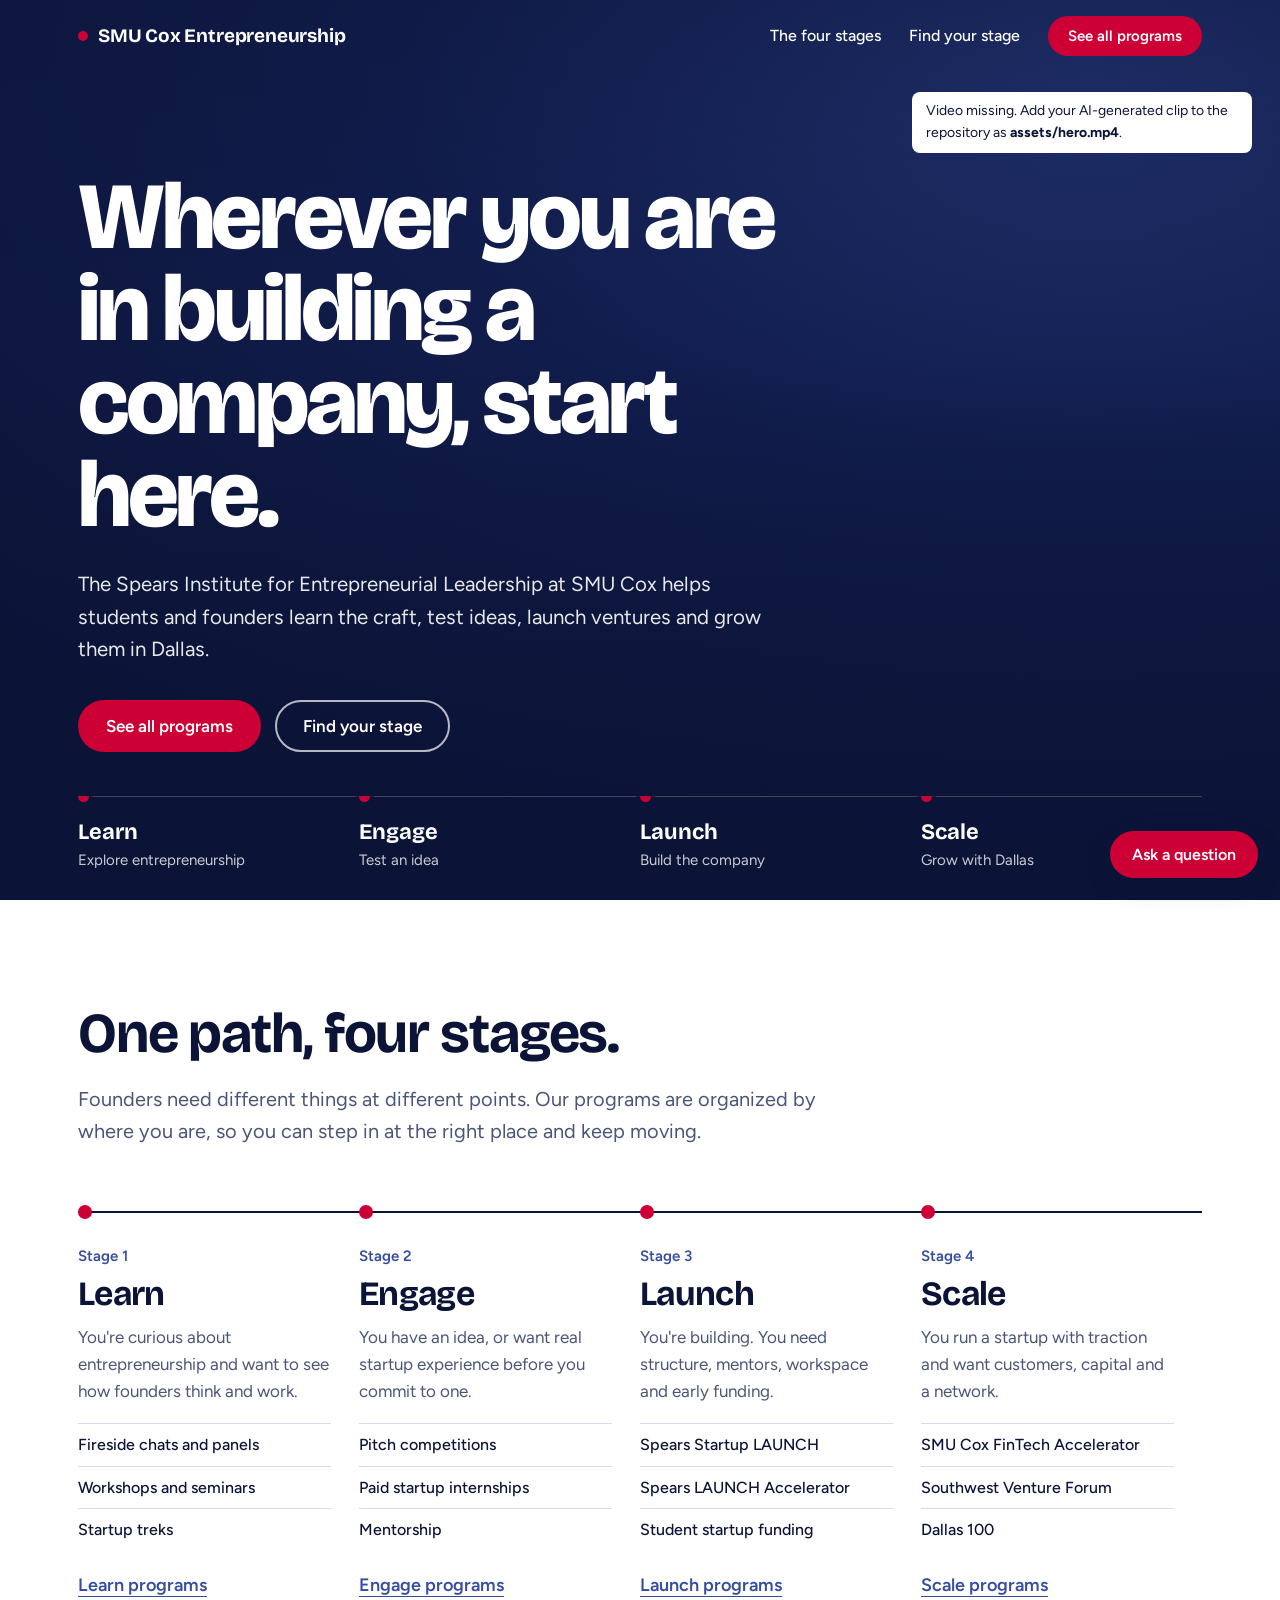
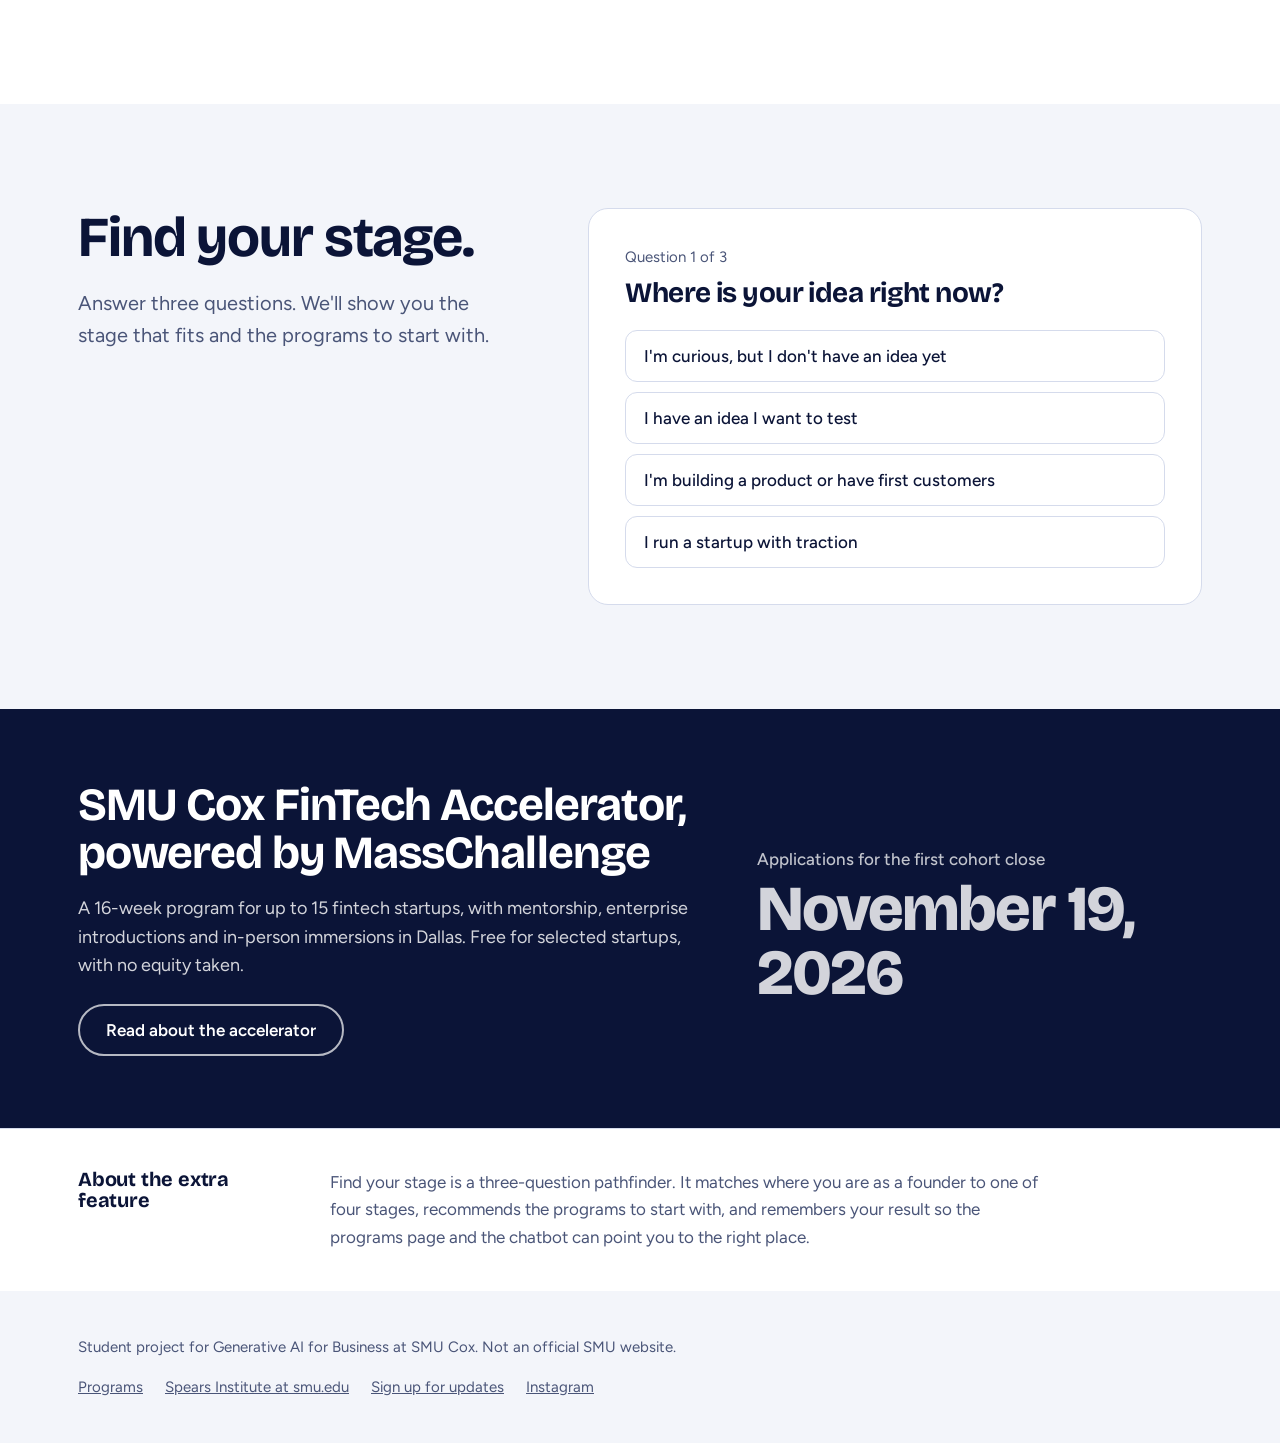
==== index.html @ 676ca3e4 "Add files via upload" ====
<!DOCTYPE html>
<html lang="en">
<head>
<meta charset="utf-8">
<meta name="viewport" content="width=device-width, initial-scale=1">
<title>SMU Cox Entrepreneurship | Spears Institute</title>
<meta name="description" content="Programs, accelerators and funding for founders at every stage, from the Spears Institute for Entrepreneurial Leadership at SMU Cox.">
<link rel="preconnect" href="https://fonts.googleapis.com">
<link rel="preconnect" href="https://fonts.gstatic.com" crossorigin>
<link href="https://fonts.googleapis.com/css2?family=Bricolage+Grotesque:opsz,wght@12..96,600;12..96,700;12..96,800&family=Figtree:wght@400;500;600&display=swap" rel="stylesheet">
<link rel="stylesheet" href="styles.css">
</head>
<body>
<a class="skip" href="#main">Skip to content</a>

<header class="site-header on-dark" id="header">
  <div class="wrap">
    <a class="wordmark" href="index.html"><i></i>SMU Cox Entrepreneurship</a>
    <nav class="site-nav" aria-label="Main">
      <a href="#stages">The four stages</a>
      <a href="#finder">Find your stage</a>
      <a class="btn btn-red btn-small" href="programs.html">See all programs</a>
    </nav>
  </div>
</header>

<main id="main">
  <section class="hero" id="hero">
    <!-- REQUIRED: save your AI-generated video as assets/hero.mp4 (about 5 seconds). It autoplays, muted, on a loop. -->
    <video id="heroVideo" autoplay muted loop playsinline preload="auto" aria-hidden="true">
      <source src="assets/hero.mp4" type="video/mp4">
    </video>
    <button class="video-toggle" id="videoToggle" type="button">Pause video</button>
    <p class="video-note">Video missing. Add your AI-generated clip to the repository as <b>assets/hero.mp4</b>.</p>

    <div class="wrap hero-inner">
      <h1>Wherever you are in building a company, start here.</h1>
      <p class="lede">The Spears Institute for Entrepreneurial Leadership at SMU Cox helps students and founders learn the craft, test ideas, launch ventures and grow them in Dallas.</p>
      <div class="hero-actions">
        <a class="btn btn-red" href="programs.html">See all programs</a>
        <a class="btn btn-ghost" href="#finder">Find your stage</a>
      </div>
    </div>

    <nav class="route" aria-label="Programs by stage">
      <ol>
        <li><a href="programs.html#learn"><b>Learn</b><span>Explore entrepreneurship</span></a></li>
        <li><a href="programs.html#engage"><b>Engage</b><span>Test an idea</span></a></li>
        <li><a href="programs.html#launch"><b>Launch</b><span>Build the company</span></a></li>
        <li><a href="programs.html#scale"><b>Scale</b><span>Grow with Dallas</span></a></li>
      </ol>
    </nav>
  </section>

  <section class="section" id="stages">
    <div class="wrap">
      <h2>One path, four stages.</h2>
      <p class="intro">Founders need different things at different points. Our programs are organized by where you are, so you can step in at the right place and keep moving.</p>
      <ol class="stages">
        <li>
          <span class="num">Stage 1</span>
          <h3>Learn</h3>
          <p>You're curious about entrepreneurship and want to see how founders think and work.</p>
          <ul><li>Fireside chats and panels</li><li>Workshops and seminars</li><li>Startup treks</li></ul>
          <a class="textlink" href="programs.html#learn">Learn programs</a>
        </li>
        <li>
          <span class="num">Stage 2</span>
          <h3>Engage</h3>
          <p>You have an idea, or want real startup experience before you commit to one.</p>
          <ul><li>Pitch competitions</li><li>Paid startup internships</li><li>Mentorship</li></ul>
          <a class="textlink" href="programs.html#engage">Engage programs</a>
        </li>
        <li>
          <span class="num">Stage 3</span>
          <h3>Launch</h3>
          <p>You're building. You need structure, mentors, workspace and early funding.</p>
          <ul><li>Spears Startup LAUNCH</li><li>Spears LAUNCH Accelerator</li><li>Student startup funding</li></ul>
          <a class="textlink" href="programs.html#launch">Launch programs</a>
        </li>
        <li>
          <span class="num">Stage 4</span>
          <h3>Scale</h3>
          <p>You run a startup with traction and want customers, capital and a network.</p>
          <ul><li>SMU Cox FinTech Accelerator</li><li>Southwest Venture Forum</li><li>Dallas 100</li></ul>
          <a class="textlink" href="programs.html#scale">Scale programs</a>
        </li>
      </ol>
    </div>
  </section>

  <section class="section mist" id="finder">
    <div class="wrap finder">
      <div>
        <h2>Find your stage.</h2>
        <p class="intro">Answer three questions. We'll show you the stage that fits and the programs to start with.</p>
      </div>
      <div class="finder-panel" id="finderPanel" aria-live="polite"></div>
    </div>
  </section>

  <section class="band">
    <div class="wrap">
      <div>
        <h2>SMU Cox FinTech Accelerator, powered by MassChallenge</h2>
        <p>A 16-week program for up to 15 fintech startups, with mentorship, enterprise introductions and in-person immersions in Dallas. Free for selected startups, with no equity taken.</p>
        <a class="btn btn-ghost" href="programs.html#scale">Read about the accelerator</a>
      </div>
      <p class="date"><small>Applications for the first cohort close</small>November 19, 2026</p>
    </div>
  </section>

  <section class="xfactor" aria-labelledby="xf">
    <div class="wrap">
      <h2 id="xf">About the extra feature</h2>
      <p>Find your stage is a three-question pathfinder. It matches where you are as a founder to one of four stages, recommends the programs to start with, and remembers your result so the programs page and the chatbot can point you to the right place.</p>
    </div>
  </section>
</main>

<footer class="site-footer">
  <div class="wrap">
    <p>Student project for Generative AI for Business at SMU Cox. Not an official SMU website.</p>
    <nav aria-label="Footer">
      <a href="programs.html">Programs</a>
      <a href="https://www.smu.edu/cox/centers-institutes/spears-institute-entrepreneurial-leadership">Spears Institute at smu.edu</a>
      <a href="https://spears.startuptree.co">Sign up for updates</a>
      <a href="https://www.instagram.com/smuspears">Instagram</a>
    </nav>
  </div>
</footer>

<script src="site.js"></script>
<script src="chatbot.js"></script>
</body>
</html>
---- styles.css ----
/* SMU Cox Entrepreneurship — class project site
   Palette: SMU blue and red on white, deep navy for dark surfaces. */
:root{
  --navy:#0B1437; --blue:#354CA1; --red:#CC0035; --sky:#E3E9F8; --mist:#F3F5FA; --white:#fff;
  --text:#0B1437; --muted:#4A5578; --line:#D5DBEC;
  --display:"Bricolage Grotesque",system-ui,sans-serif;
  --body:"Figtree",system-ui,sans-serif;
  --wrap:1180px;
}
*{box-sizing:border-box}
html{scroll-behavior:smooth;scroll-padding-top:88px}
body{margin:0;font-family:var(--body);font-size:18px;line-height:1.6;color:var(--text);background:var(--white);-webkit-font-smoothing:antialiased}
img,video{max-width:100%;display:block}
a{color:inherit}
h1,h2,h3{font-family:var(--display);line-height:1.05;letter-spacing:-.02em;margin:0;font-weight:700}
p{margin:0}
:focus-visible{outline:3px solid var(--red);outline-offset:3px;border-radius:4px}
.wrap{max-width:var(--wrap);margin:0 auto;padding:0 28px}
.skip{position:absolute;left:-999px;top:0;background:var(--white);padding:10px 16px;z-index:100}
.skip:focus{left:12px;top:12px}

/* Header */
.site-header{position:fixed;inset:0 0 auto 0;z-index:40;transition:background .2s,box-shadow .2s}
.site-header .wrap{display:flex;align-items:center;justify-content:space-between;height:72px}
.wordmark{white-space:nowrap;font-family:var(--display);font-weight:700;font-size:19px;letter-spacing:-.01em;text-decoration:none;display:flex;align-items:center;gap:10px}
.wordmark i{width:10px;height:10px;border-radius:50%;background:var(--red);display:block}
.site-nav{display:flex;align-items:center;gap:28px;font-size:16px;font-weight:500}
.site-nav a{text-decoration:none}
.site-nav a:hover{text-decoration:underline;text-underline-offset:5px}
.site-header.on-dark{color:var(--white)}
.site-header.solid{background:rgba(255,255,255,.94);backdrop-filter:blur(10px);color:var(--text);box-shadow:0 1px 0 var(--line)}

/* Buttons */
.btn{display:inline-block;font:600 17px var(--body);padding:14px 26px;border-radius:999px;text-decoration:none;border:2px solid transparent;cursor:pointer;transition:background .15s,color .15s,border-color .15s}
.btn-red{background:var(--red);color:var(--white)}
.btn-red:hover{background:#A8002C}
.btn-ghost{border-color:rgba(255,255,255,.7);color:var(--white)}
.btn-ghost:hover{background:var(--white);color:var(--navy)}
.btn-line{border-color:var(--navy);color:var(--navy);background:transparent}
.btn-line:hover{background:var(--navy);color:var(--white)}
.btn-small{padding:9px 18px;font-size:15px}

/* Hero */
.hero{position:relative;min-height:100svh;display:flex;flex-direction:column;justify-content:flex-end;color:var(--white);background:var(--navy);overflow:hidden}
.hero video{position:absolute;inset:0;width:100%;height:100%;object-fit:cover}
.hero::after{content:"";position:absolute;inset:0;background:linear-gradient(180deg,rgba(11,20,55,.62) 0%,rgba(11,20,55,.45) 40%,rgba(11,20,55,.92) 100%)}
.hero.no-video{background:radial-gradient(120% 90% at 85% 10%,#354CA1 0%,#16245F 45%,#0B1437 100%)}
.hero.no-video video{display:none}
.hero-inner{position:relative;z-index:2;width:100%;padding-top:140px;padding-bottom:44px}
.hero h1{font-size:clamp(44px,7.4vw,104px);font-weight:800;max-width:13ch;letter-spacing:-.035em;line-height:.98}
.hero p.lede{font-size:clamp(18px,1.6vw,22px);max-width:54ch;margin-top:26px;color:rgba(255,255,255,.9)}
.hero-actions{display:flex;flex-wrap:wrap;gap:14px;margin-top:34px}
.video-toggle{position:absolute;z-index:3;right:28px;top:92px;background:rgba(11,20,55,.55);color:var(--white);border:1px solid rgba(255,255,255,.4);border-radius:999px;font:500 14px var(--body);padding:7px 14px;cursor:pointer}
.video-note{display:none;position:absolute;z-index:3;right:28px;top:92px;background:var(--white);color:var(--navy);font-size:14px;padding:8px 14px;border-radius:8px;max-width:340px}
.hero.no-video .video-note{display:block}
.hero.no-video .video-toggle{display:none}

/* Route: the four stages as stops on one line */
.route{position:relative;z-index:2}
.route li{border-top:1px solid rgba(255,255,255,.28)}
.route ol{list-style:none;margin:0 auto;padding:0 28px;max-width:var(--wrap);display:grid;grid-template-columns:repeat(4,1fr)}
.route a{display:block;text-decoration:none;padding:22px 20px 26px 0;position:relative}
.route a::before{content:"";position:absolute;top:-6px;left:0;width:11px;height:11px;border-radius:50%;background:var(--red);box-shadow:0 0 0 4px rgba(11,20,55,.9)}
.route b{font:700 22px var(--display);display:block}
.route span{font-size:15px;color:rgba(255,255,255,.78)}
.route a:hover b{text-decoration:underline;text-underline-offset:5px}
@media (prefers-reduced-motion:no-preference){
  .route{clip-path:inset(0 100% 0 0);animation:draw 1.1s .35s cubic-bezier(.6,0,.2,1) forwards}
  @keyframes draw{to{clip-path:inset(0 0 0 0)}}
}

/* Sections */
.section{padding:104px 0}
.section.mist{background:var(--mist)}
.section h2{font-size:clamp(34px,4.4vw,58px);max-width:18ch}
.section .intro{font-size:20px;color:var(--muted);max-width:60ch;margin-top:20px}

/* Stage overview */
.stages{list-style:none;padding:0;margin:64px 0 0;display:grid;grid-template-columns:repeat(4,1fr);border-top:2px solid var(--navy)}
.stages li{padding:28px 28px 0 0;position:relative}
.stages li::before{content:"";position:absolute;top:-8px;left:0;width:14px;height:14px;border-radius:50%;background:var(--red)}
.stages .num{font:600 15px var(--body);color:var(--blue)}
.stages h3{font-size:34px;margin:6px 0 12px}
.stages p{font-size:17px;color:var(--muted)}
.stages ul{margin:18px 0 20px;padding:0;list-style:none;font-size:16px;font-weight:500}
.stages ul li{padding:8px 0;border-top:1px solid var(--line)}
.stages ul li::before{display:none}
.textlink{font-weight:600;color:var(--blue);text-underline-offset:5px}
.textlink:hover{color:var(--red)}

/* Pathfinder */
.finder{display:grid;grid-template-columns:5fr 7fr;gap:72px;align-items:start}
.finder-panel{background:var(--white);border:1px solid var(--line);border-radius:20px;padding:36px;min-height:380px}
.finder-progress{font-size:15px;color:var(--muted);margin-bottom:10px}
.finder-panel h3{font-size:28px;margin-bottom:22px}
.choices{display:grid;gap:10px}
.choice{font:500 17px var(--body);text-align:left;padding:15px 18px;border:1.5px solid var(--line);border-radius:12px;background:var(--white);color:var(--text);cursor:pointer;transition:border-color .12s,background .12s}
.choice:hover{border-color:var(--blue);background:var(--sky)}
.result-stage{font:800 clamp(48px,6vw,76px) var(--display);letter-spacing:-.03em;color:var(--red);line-height:1}
.result p{margin:14px 0 0;color:var(--muted)}
.result ul{margin:20px 0 26px;padding:0;list-style:none}
.result ul li{padding:11px 0;border-top:1px solid var(--line);font-weight:500}
.result .actions{display:flex;flex-wrap:wrap;gap:12px;align-items:center}
.linkbtn{background:none;border:0;padding:0;font:600 16px var(--body);color:var(--blue);text-decoration:underline;text-underline-offset:5px;cursor:pointer}

/* Deadline band */
.band{background:var(--navy);color:var(--white);padding:72px 0}
.band .wrap{display:grid;grid-template-columns:7fr 5fr;gap:56px;align-items:center}
.band h2{font-size:clamp(30px,3.6vw,46px)}
.band p{margin-top:16px;color:rgba(255,255,255,.82);max-width:56ch}
.band .date{font:800 clamp(40px,5vw,68px) var(--display);letter-spacing:-.03em;line-height:1}
.band .date small{display:block;font:500 17px var(--body);letter-spacing:0;color:rgba(255,255,255,.75);margin-bottom:8px}
.band .btn{margin-top:24px}

/* X-factor note + footer */
.xfactor{border-top:1px solid var(--line);padding:40px 0}
.xfactor .wrap{display:grid;grid-template-columns:220px 1fr;gap:32px}
.xfactor h2{font-size:20px;letter-spacing:-.01em}
.xfactor p{font-size:17px;color:var(--muted);max-width:66ch}
.site-footer{background:var(--mist);padding:44px 0;font-size:15px;color:var(--muted)}
.site-footer .wrap{display:flex;flex-wrap:wrap;gap:16px 40px;justify-content:space-between}
.site-footer nav{display:flex;flex-wrap:wrap;gap:22px}

/* Programs page */
.page-head{padding:168px 0 72px;background:var(--navy);color:var(--white)}
.page-head h1{font-size:clamp(44px,6.4vw,88px);font-weight:800;letter-spacing:-.035em;max-width:14ch}
.page-head p{font-size:21px;max-width:60ch;margin-top:24px;color:rgba(255,255,255,.86)}
.programs{display:grid;grid-template-columns:200px 1fr;gap:72px;padding-top:72px;padding-bottom:96px}
.stage-nav{position:sticky;top:104px;align-self:start;border-left:2px solid var(--line);list-style:none;margin:0;padding:0}
.stage-nav a{display:block;padding:10px 0 10px 20px;margin-left:-2px;border-left:2px solid transparent;text-decoration:none;font-weight:600;color:var(--muted)}
.stage-nav a:hover{color:var(--text)}
.stage-nav a.mine{border-left-color:var(--red);color:var(--text)}
.stage{padding:0 0 80px}
.stage + .stage{padding-top:72px;border-top:2px solid var(--navy)}
.stage-top{display:flex;align-items:baseline;gap:18px;flex-wrap:wrap}
.stage-top .num{font:600 16px var(--body);color:var(--blue)}
.stage h2{font-size:clamp(40px,5vw,64px)}
.yours{display:none;background:var(--red);color:var(--white);font-size:14px;font-weight:600;padding:4px 12px;border-radius:999px}
.stage.mine .yours{display:inline-block}
.stage > p{font-size:20px;color:var(--muted);max-width:62ch;margin-top:16px}
.rows{margin-top:36px;border-top:1px solid var(--line)}
.row{display:grid;grid-template-columns:5fr 7fr;gap:32px;padding:26px 0;border-bottom:1px solid var(--line)}
.row h3{font-size:24px;letter-spacing:-.01em}
.row .for{font-size:15px;color:var(--blue);font-weight:600;margin-top:8px}
.row p{color:var(--muted);font-size:17px}
.row p + p{margin-top:10px}

@media (max-width:900px){
  body{font-size:17px}
  .site-nav a:not(.btn){display:none}
  .route ol,.stages{grid-template-columns:1fr 1fr}
  .stages{row-gap:44px}
  .finder,.band .wrap,.xfactor .wrap,.programs,.row{grid-template-columns:1fr;gap:28px}
  .stage-nav{position:static;display:flex;border-left:0;border-bottom:2px solid var(--line);gap:20px;overflow-x:auto}
  .stage-nav a{padding:10px 0;border-left:0;margin:0 0 -2px;border-bottom:2px solid transparent}
  .stage-nav a.mine{border-bottom-color:var(--red)}
  .section{padding:72px 0}
  .row{gap:10px}
}
@media (max-width:520px){
  .site-nav{display:none}
  .chat-launch{padding:11px 16px;font-size:15px;right:14px;bottom:14px}
  .chat-panel{right:14px;bottom:68px}
  .hero-inner{padding-top:120px}
  .video-toggle,.video-note{top:76px;right:14px}
  .route span{display:none}
  .route a{padding:18px 8px 20px 0}
  .route b{font-size:18px}
  .stages{grid-template-columns:1fr}
  .finder-panel{padding:24px}
}

/* Chatbot */
.chat-launch{position:fixed;right:22px;bottom:22px;z-index:60;background:var(--red);color:var(--white);border:0;border-radius:999px;padding:14px 22px;font:600 16px var(--body);cursor:pointer;box-shadow:0 8px 24px rgba(11,20,55,.28)}
.chat-launch:hover{background:#A8002C}
.chat-panel{position:fixed;right:22px;bottom:86px;z-index:60;width:min(390px,calc(100vw - 28px));height:min(560px,calc(100svh - 120px));background:var(--white);border:1px solid var(--line);border-radius:18px;box-shadow:0 24px 60px rgba(11,20,55,.3);display:none;flex-direction:column;overflow:hidden}
.chat-panel.open{display:flex}
.chat-head{background:var(--navy);color:var(--white);padding:14px 18px;display:flex;justify-content:space-between;align-items:center}
.chat-head b{font:700 18px var(--display)}
.chat-head span{display:block;font-size:13px;color:rgba(255,255,255,.75)}
.chat-close{background:none;border:0;color:var(--white);font-size:26px;line-height:1;cursor:pointer;padding:4px 8px}
.chat-log{flex:1;overflow-y:auto;padding:16px;display:flex;flex-direction:column;gap:10px;background:var(--mist)}
.msg{max-width:86%;padding:10px 14px;border-radius:14px;font-size:15.5px;line-height:1.45}
.msg.bot{background:var(--white);border:1px solid var(--line);align-self:flex-start;border-bottom-left-radius:4px}
.msg.user{background:var(--blue);color:var(--white);align-self:flex-end;border-bottom-right-radius:4px}
.msg a{color:var(--blue);font-weight:600}
.chat-chips{display:flex;flex-wrap:wrap;gap:6px;padding:10px 14px 0;background:var(--white)}
.chat-chips button{font:500 13.5px var(--body);border:1px solid var(--line);background:var(--white);color:var(--text);border-radius:999px;padding:6px 12px;cursor:pointer}
.chat-chips button:hover{border-color:var(--blue);background:var(--sky)}
.chat-form{display:flex;gap:8px;padding:12px 14px 14px;background:var(--white)}
.chat-form input{flex:1;font:400 16px var(--body);padding:11px 14px;border:1.5px solid var(--line);border-radius:999px;min-width:0}
.chat-form button{font:600 15px var(--body);background:var(--navy);color:var(--white);border:0;border-radius:999px;padding:0 18px;cursor:pointer}
.chat-panel iframe{flex:1;border:0;width:100%}
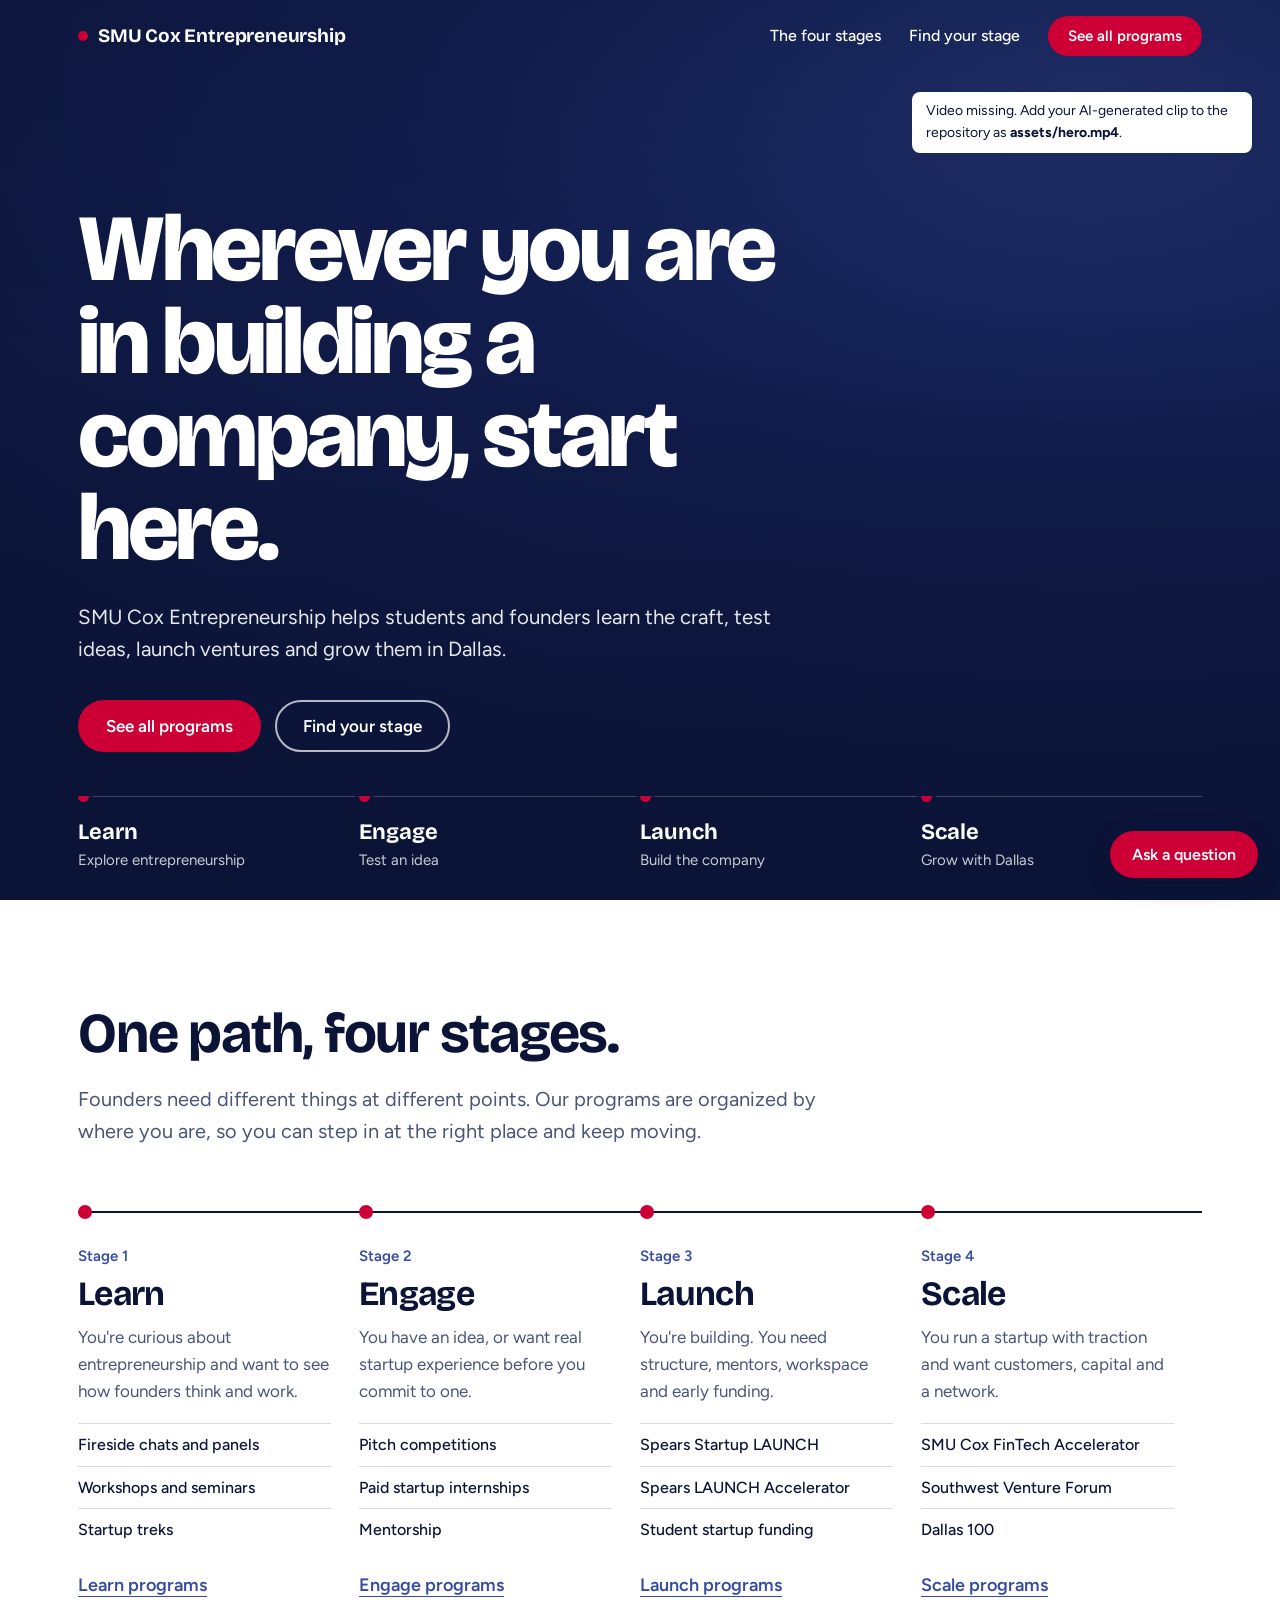
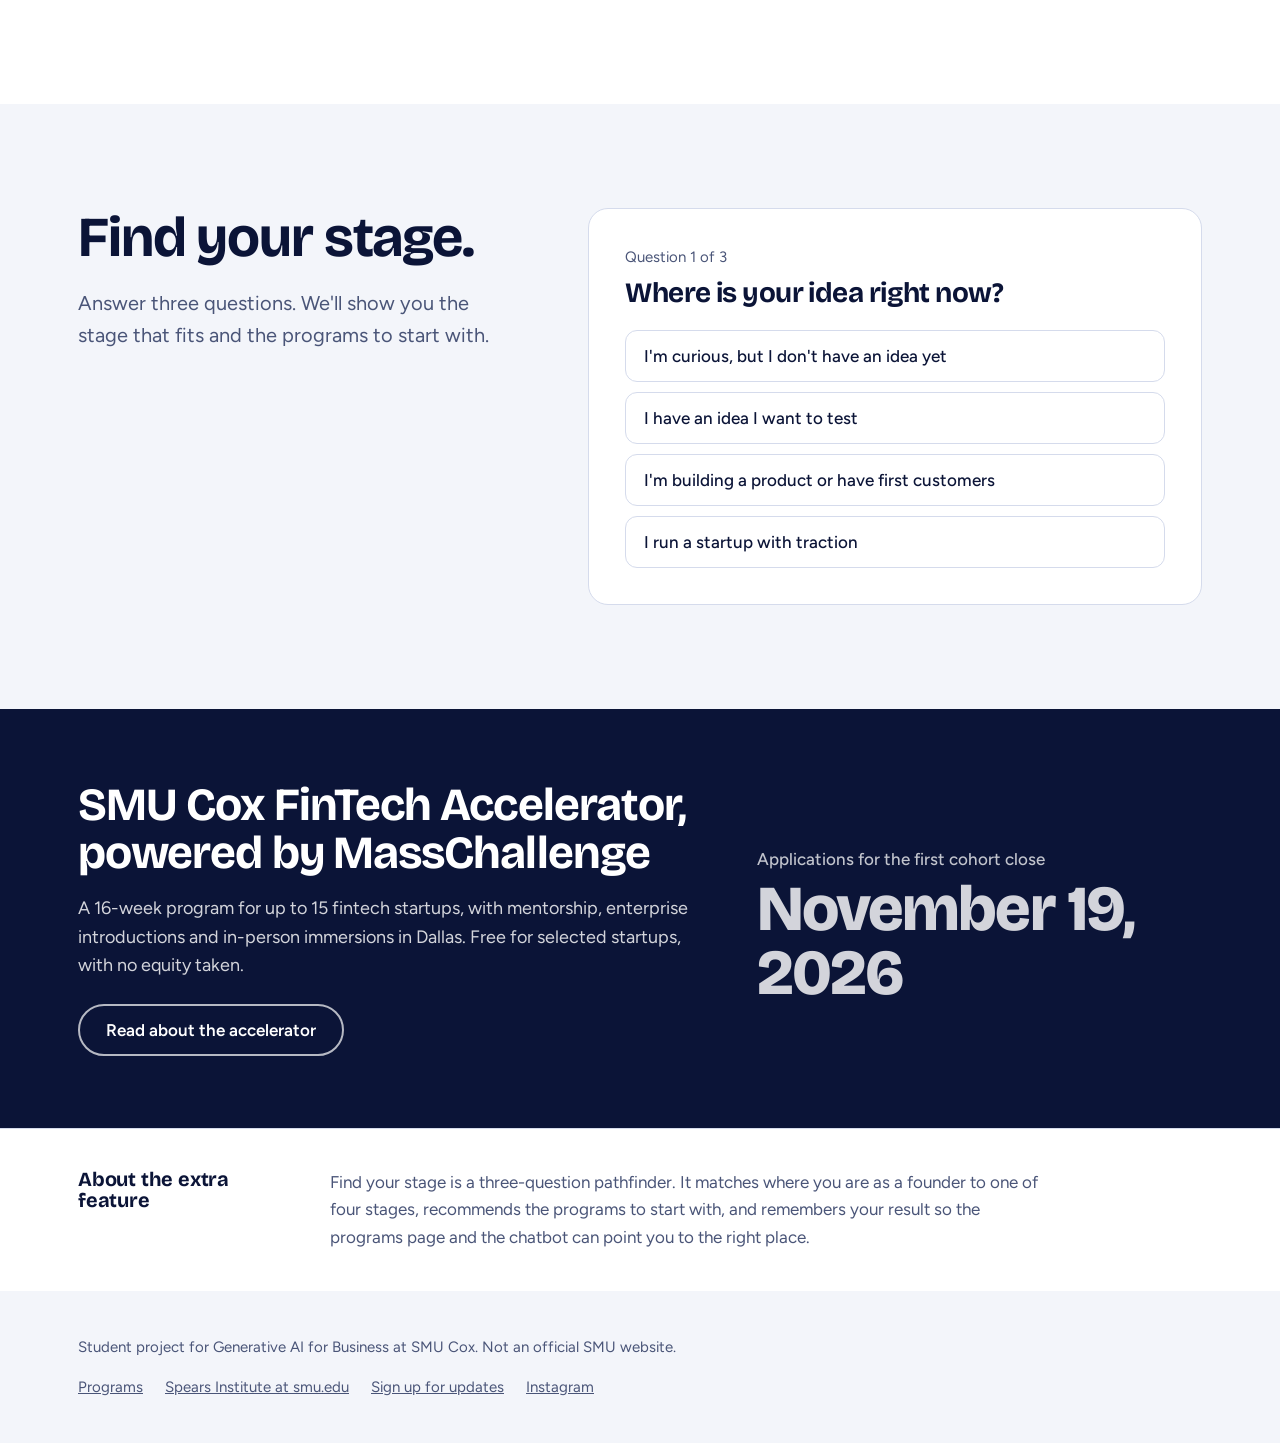
==== commit 950119d1: "Update index.html" ====
--- a/index.html
+++ b/index.html
@@ -35,7 +35,7 @@
 
     <div class="wrap hero-inner">
       <h1>Wherever you are in building a company, start here.</h1>
-      <p class="lede">The Spears Institute for Entrepreneurial Leadership at SMU Cox helps students and founders learn the craft, test ideas, launch ventures and grow them in Dallas.</p>
+      <p class="lede">SMU Cox Entrepreneurship helps students and founders learn the craft, test ideas, launch ventures and grow them in Dallas.</p>
       <div class="hero-actions">
         <a class="btn btn-red" href="programs.html">See all programs</a>
         <a class="btn btn-ghost" href="#finder">Find your stage</a>
